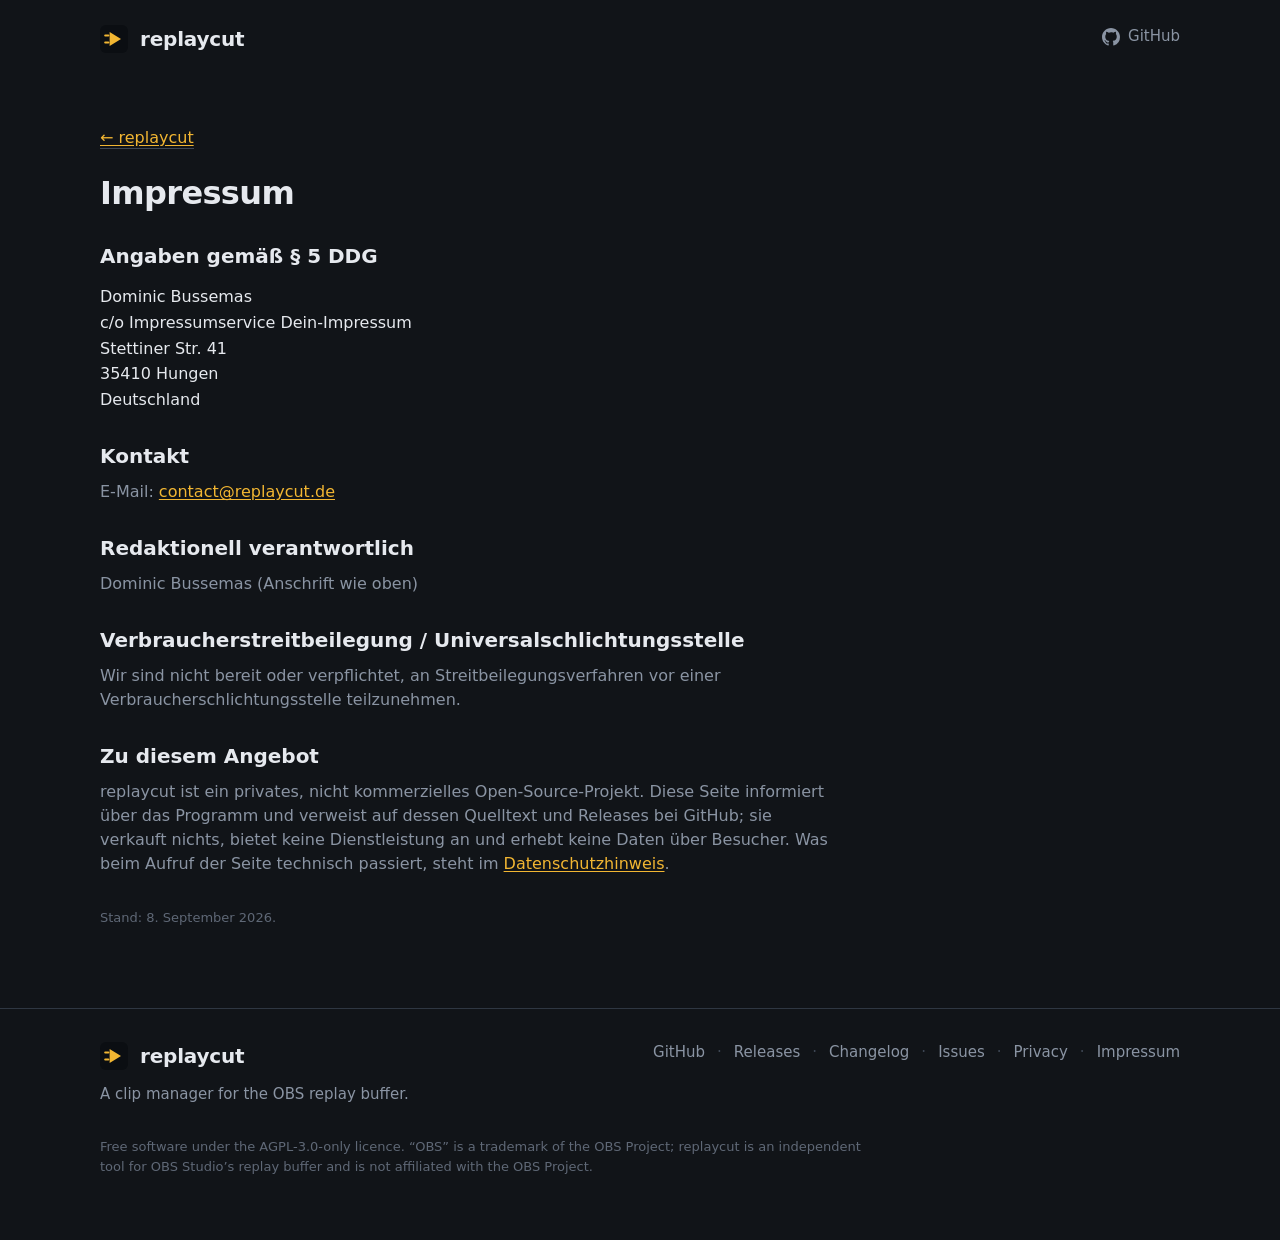
==== impressum/index.html @ 40f2ffed "The replaycut.de site: landing page, privacy, Impressum One static page in the app's design tokens, " ====
<!DOCTYPE html>
<html lang="de">
<head>
<meta charset="utf-8">
<meta name="viewport" content="width=device-width, initial-scale=1">
<title>Impressum - replaycut</title>
<meta name="description" content="Impressum und Anbieterkennzeichnung fuer replaycut.de nach Paragraf 5 DDG.">
<link rel="canonical" href="https://replaycut.de/impressum/">
<meta name="robots" content="noindex, follow">
<meta name="color-scheme" content="dark">
<meta name="theme-color" content="#111418">
<link rel="icon" href="/assets/icon.svg" type="image/svg+xml">
<link rel="stylesheet" href="/styles.css">
</head>
<body>

<header class="site-header">
  <div class="wrap">
    <a class="brand" href="/">
      <img src="/assets/icon.svg" alt="" width="28" height="28">
      replaycut
    </a>
    <nav>
      <a class="nav-link" href="https://github.com/KallistoX/replaycut">
        <svg class="gh" viewBox="0 0 16 16" width="18" height="18" aria-hidden="true" focusable="false"><path fill="currentColor" d="M8 0C3.58 0 0 3.58 0 8c0 3.54 2.29 6.53 5.47 7.59.4.07.55-.17.55-.38 0-.19-.01-.82-.01-1.49-2.01.37-2.53-.49-2.69-.94-.09-.23-.48-.94-.82-1.13-.28-.15-.68-.52-.01-.53.63-.01 1.08.58 1.23.82.72 1.21 1.87.87 2.33.66.07-.52.28-.87.51-1.07-1.78-.2-3.64-.89-3.64-3.95 0-.87.31-1.59.82-2.15-.08-.2-.36-1.02.08-2.12 0 0 .67-.21 2.2.82a7.65 7.65 0 0 1 2-.27c.68 0 1.36.09 2 .27 1.53-1.04 2.2-.82 2.2-.82.44 1.1.16 1.92.08 2.12.51.56.82 1.27.82 2.15 0 3.07-1.87 3.75-3.65 3.95.29.25.54.73.54 1.48 0 1.07-.01 1.93-.01 2.2 0 .21.15.46.55.38A8.01 8.01 0 0 0 16 8c0-4.42-3.58-8-8-8Z"/></svg>
        GitHub
      </a>
    </nav>
  </div>
</header>

<main class="page">
  <div class="wrap">
    <article class="prose">
      <p class="lead-back"><a class="text-link" href="/">&larr; replaycut</a></p>

      <h1>Impressum</h1>

      <h2>Angaben gem&auml;&szlig; &sect; 5 DDG</h2>
      <address class="address">
        Dominic Bussemas<br>
        c/o Impressumservice Dein-Impressum<br>
        Stettiner Str. 41<br>
        35410 Hungen<br>
        Deutschland
      </address>

      <h2>Kontakt</h2>
      <p>E-Mail: <a href="mailto:contact@replaycut.de">contact@replaycut.de</a></p>

      <h2>Redaktionell verantwortlich</h2>
      <p>Dominic Bussemas (Anschrift wie oben)</p>

      <h2>Verbraucherstreitbeilegung / Universalschlichtungsstelle</h2>
      <p>Wir sind nicht bereit oder verpflichtet, an Streitbeilegungsverfahren vor einer Verbraucherschlichtungsstelle teilzunehmen.</p>

      <h2>Zu diesem Angebot</h2>
      <p>replaycut ist ein privates, nicht kommerzielles Open-Source-Projekt. Diese Seite informiert &uuml;ber das Programm und verweist auf dessen Quelltext und Releases bei GitHub; sie verkauft nichts, bietet keine Dienstleistung an und erhebt keine Daten &uuml;ber Besucher. Was beim Aufruf der Seite technisch passiert, steht im <a href="/privacy/">Datenschutzhinweis</a>.</p>

      <p class="updated">Stand: 8. September 2026.</p>
    </article>
  </div>
</main>

<footer class="site-footer">
  <div class="wrap">
    <div class="footer-top">
      <div>
        <a class="brand" href="/">
          <img src="/assets/icon.svg" alt="" width="28" height="28">
          replaycut
        </a>
        <p class="footer-tag">A clip manager for the OBS replay buffer.</p>
      </div>
      <nav class="footer-nav">
        <a href="https://github.com/KallistoX/replaycut">GitHub</a><span class="sep">&middot;</span>
        <a href="https://github.com/KallistoX/replaycut/releases">Releases</a><span class="sep">&middot;</span>
        <a href="https://github.com/KallistoX/replaycut/blob/main/CHANGELOG.md">Changelog</a><span class="sep">&middot;</span>
        <a href="https://github.com/KallistoX/replaycut/issues">Issues</a><span class="sep">&middot;</span>
        <a href="/privacy/">Privacy</a><span class="sep">&middot;</span>
        <a href="/impressum/">Impressum</a>
      </nav>
    </div>
    <p class="legal">Free software under the AGPL-3.0-only licence. &ldquo;OBS&rdquo; is a trademark of the OBS Project; replaycut is an independent tool for OBS Studio&rsquo;s replay buffer and is not affiliated with the OBS Project.</p>
  </div>
</footer>

</body>
</html>
---- styles.css ----
:root {
  --bg: #111418;
  --surface: #1a1f26;
  --surface-deep: #0b0e12;
  --line: #2f3742;
  --line-strong: #3d4653;
  --fg: #e6e9ee;
  --fg-muted: #8a94a3;
  --fg-faint: #5f6876;
  --accent: #f2b632;
  --accent-hover: #f7c65a;
  --on-accent: #111418;
  --accent-soft: rgba(242, 182, 50, 0.22);
  --success: #4cc38a;
  --focus: #7cc4ff;

  --font: system-ui, -apple-system, "Segoe UI", Roboto, sans-serif;
  --mono: ui-monospace, Consolas, "Cascadia Mono", "SF Mono", monospace;

  --r-sm: 4px;
  --r-md: 6px;
  --r-lg: 10px;
  --r-pill: 999px;

  --s-1: 4px;
  --s-2: 8px;
  --s-3: 12px;
  --s-4: 16px;
  --s-6: 24px;
  --s-8: 32px;
  --s-12: 48px;
  --s-16: 64px;
  --s-24: 96px;
}

*, *::before, *::after { box-sizing: border-box; }

html { -webkit-text-size-adjust: 100%; }

body {
  margin: 0;
  background: var(--bg);
  color: var(--fg);
  font-family: var(--font);
  font-size: 16px;
  line-height: 1.5;
  overflow-x: hidden;
}

h1, h2, h3 { font-weight: 600; margin: 0; line-height: 1.2; text-wrap: balance; }
p { margin: 0; text-wrap: pretty; }
img, svg { display: block; max-width: 100%; }

a { color: var(--fg); text-decoration: none; }
a:hover { color: var(--accent); }

:focus-visible {
  outline: 2px solid var(--focus);
  outline-offset: 2px;
  border-radius: var(--r-sm);
}

.wrap {
  width: 100%;
  max-width: 1120px;
  margin: 0 auto;
  padding: 0 20px;
}

/* ---------- header ---------- */

.site-header {
  padding: var(--s-6) 0;
}
.site-header .wrap {
  display: flex;
  align-items: center;
  justify-content: space-between;
  gap: var(--s-4);
}
.brand {
  display: flex;
  align-items: center;
  gap: var(--s-3);
  font-size: 20px;
  font-weight: 600;
  letter-spacing: -0.01em;
}
.brand:hover { color: var(--fg); }
.brand img { width: 28px; height: 28px; }
.nav-link {
  color: var(--fg-muted);
  font-size: 15px;
}
.nav-link:hover { color: var(--accent); }

/* ---------- sections ---------- */

section { padding-top: var(--s-16); }
@media (min-width: 900px) {
  section { padding-top: var(--s-24); }
}
section > .wrap > h2 {
  font-size: 24px;
  margin-bottom: var(--s-8);
}
@media (min-width: 900px) {
  section > .wrap > h2 { font-size: 32px; margin-bottom: var(--s-12); }
}

/* ---------- image frame ---------- */

.frame {
  border: 1px solid var(--line);
  border-radius: var(--r-lg);
  background: var(--surface-deep);
  padding: var(--s-1);
  overflow: hidden;
}
.frame img { border-radius: 7px; width: 100%; height: auto; }
figure { margin: 0; }
figcaption {
  margin-top: var(--s-3);
  font-size: 13px;
  color: var(--fg-muted);
}

/* ---------- hero ---------- */

.hero { padding-top: var(--s-8); }
.hero + section { padding-top: var(--s-16); }
@media (min-width: 900px) {
  .hero + section { padding-top: var(--s-24); }
}
.hero .wrap {
  display: grid;
  gap: var(--s-8);
  align-items: start;
}
@media (min-width: 900px) {
  .hero { padding-top: var(--s-12); }
  .hero .wrap {
    grid-template-columns: 5fr 7fr;
    gap: var(--s-12);
    align-items: center;
  }
}
.hero h1 {
  font-size: 32px;
  letter-spacing: -0.02em;
}
@media (min-width: 900px) {
  .hero h1 { font-size: 46px; }
}
.hero .lead {
  margin-top: var(--s-6);
  color: var(--fg-muted);
  max-width: 46ch;
}
.hero-media { min-width: 0; }

/* ---------- download button ---------- */

.cta { margin-top: var(--s-8); }

.dl {
  display: inline-flex;
  flex-direction: column;
  justify-content: center;
  gap: 2px;
  min-height: 48px;
  padding: var(--s-1) var(--s-6);
  line-height: 1.25;
  border-radius: var(--r-md);
  background: var(--accent);
  color: var(--on-accent);
  font-weight: 700;
  font-size: 16px;
  text-align: center;
}
.dl:hover { background: var(--accent-hover); color: var(--on-accent); }
.dl:focus-visible { outline: 2px solid var(--focus); outline-offset: 2px; }
.dl-meta {
  font-size: 13px;
  line-height: 1.3;
  font-weight: 500;
  opacity: 0.8;
}
.dl[data-state="loaded"] .dl-unknown { display: none; }
.dl-known { display: none; }
.dl[data-state="loaded"] .dl-known { display: inline; }

.cta-meta {
  margin-top: var(--s-4);
  display: flex;
  flex-wrap: wrap;
  align-items: baseline;
  gap: var(--s-3) var(--s-6);
  font-size: 14px;
  color: var(--fg-muted);
}
.text-link {
  color: var(--fg-muted);
  border-bottom: 1px solid var(--line-strong);
  padding-bottom: 1px;
}
.text-link:hover { color: var(--accent); border-bottom-color: var(--accent); }

/* ---------- how it works ---------- */

.steps {
  display: grid;
  gap: var(--s-8);
}
@media (min-width: 900px) {
  .steps { grid-template-columns: repeat(4, minmax(0, 1fr)); gap: var(--s-8); }
}
.step h3 {
  font-size: 18px;
  margin-bottom: var(--s-2);
}
.step p { color: var(--fg-muted); font-size: 15px; }
.step-num {
  font-family: var(--mono);
  font-size: 32px;
  font-weight: 400;
  color: var(--accent);
  line-height: 1;
  display: block;
  margin-bottom: var(--s-4);
}
@media (max-width: 899px) {
  .step { display: grid; grid-template-columns: auto minmax(0, 1fr); column-gap: var(--s-4); }
  .step-num { grid-row: 1; font-size: 24px; margin: 0; padding-top: 1px; }
  .step h3 { grid-row: 1; }
  .step p { grid-column: 2; }
}

/* ---------- features ---------- */

.features {
  display: grid;
  gap: var(--s-6);
}
@media (min-width: 900px) {
  .features { grid-template-columns: repeat(3, minmax(0, 1fr)); }
  .card--wide { grid-column: span 2; grid-row: span 2; }
}
.card {
  background: var(--surface);
  border: 1px solid var(--line);
  border-radius: var(--r-lg);
  padding: var(--s-6);
}
.card:hover { border-color: var(--line-strong); }
.card h3 { font-size: 18px; margin-bottom: var(--s-2); }
.card p { color: var(--fg-muted); font-size: 15px; }
.card--wide {
  display: grid;
  gap: var(--s-6);
  align-content: start;
}
@media (min-width: 900px) {
  .card--wide {
    grid-template-columns: minmax(0, 1fr) minmax(0, 1fr);
    align-items: center;
    align-content: stretch;
  }
}
.card--wide .frame { align-self: center; }
@media (min-width: 900px) {
  .card--wide .frame { max-width: 190px; justify-self: end; }
}
@media (max-width: 899px) {
  .card--wide .frame { max-width: 260px; justify-self: center; }
}

/* ---------- privacy panel ---------- */

.panel {
  background: var(--surface);
  border: 1px solid var(--line);
  border-radius: var(--r-lg);
  padding: var(--s-6);
  display: grid;
  gap: var(--s-6);
}
@media (min-width: 900px) {
  .panel { padding: var(--s-8); }
}
.panel p { max-width: 88ch; }
.panel p + p { color: var(--fg-muted); }
.panel .text-link { justify-self: start; }

/* ---------- open source ---------- */

.oss {
  display: grid;
  gap: var(--s-8);
}
@media (min-width: 900px) {
  .oss { grid-template-columns: 6fr 5fr; gap: var(--s-12); }
}
.oss-prose { display: grid; gap: var(--s-6); color: var(--fg-muted); }
.oss-links {
  display: grid;
  gap: 0;
  border-top: 1px solid var(--line);
}
.oss-links a {
  display: block;
  padding: var(--s-4) 0;
  border-bottom: 1px solid var(--line);
}
.oss-links a span {
  display: block;
  font-size: 14px;
  color: var(--fg-muted);
  margin-top: 2px;
}
.oss-links a:hover span { color: var(--fg-muted); }

/* ---------- faq ---------- */

.faq { border-top: 1px solid var(--line); }
.faq details { border-bottom: 1px solid var(--line); }
.faq summary {
  display: flex;
  align-items: center;
  justify-content: space-between;
  gap: var(--s-4);
  min-height: 44px;
  padding: var(--s-4) 0;
  font-size: 17px;
  font-weight: 600;
  cursor: pointer;
  list-style: none;
}
.faq summary::-webkit-details-marker { display: none; }
.faq summary:hover { color: var(--accent); }
.chev {
  flex: none;
  width: 8px;
  height: 8px;
  margin-right: var(--s-2);
  border-right: 2px solid var(--fg-muted);
  border-bottom: 2px solid var(--fg-muted);
  transform: rotate(45deg) translate(-2px, -2px);
  transition: transform 120ms ease;
}
.faq details[open] .chev { transform: rotate(225deg) translate(-2px, -2px); }
.faq .answer {
  color: var(--fg-muted);
  font-size: 15px;
  max-width: 78ch;
  padding-bottom: var(--s-6);
}

/* ---------- footer ---------- */

.site-footer {
  border-top: 1px solid var(--line);
  margin-top: var(--s-12);
  padding: var(--s-8) 0 var(--s-16);
}
.footer-top {
  display: grid;
  gap: var(--s-6);
  padding-bottom: var(--s-8);
}
@media (min-width: 900px) {
  .footer-top {
    grid-template-columns: minmax(0, 1fr) auto;
    align-items: start;
    gap: var(--s-12);
  }
}
.footer-tag {
  margin-top: var(--s-3);
  color: var(--fg-muted);
  font-size: 15px;
}
.footer-nav {
  display: flex;
  flex-wrap: wrap;
  align-items: center;
  gap: var(--s-2) var(--s-3);
  font-size: 15px;
  color: var(--fg-muted);
}
.footer-nav a { color: var(--fg-muted); }
.footer-nav a:hover { color: var(--accent); }
.footer-nav .sep { color: var(--line-strong); }
.legal {
  color: var(--fg-faint);
  font-size: 13px;
  max-width: 92ch;
}

/* ---------- site additions (Phase 3) ---------- */

.nav-link {
  display: inline-flex;
  align-items: center;
  gap: var(--s-2);
}
.gh { flex: none; }

picture { display: block; }

/* ---------- text pages (privacy, impressum, 404) ---------- */

.page { padding-top: var(--s-8); padding-bottom: var(--s-8); }
@media (min-width: 900px) {
  .page { padding-top: var(--s-12); }
}
.prose { max-width: 72ch; }
.prose h1 { font-size: 32px; letter-spacing: -0.02em; }
.prose h2 {
  font-size: 20px;
  margin-top: var(--s-8);
  margin-bottom: var(--s-3);
}
.prose p, .prose li { color: var(--fg-muted); }
.prose p + p { margin-top: var(--s-4); }
.prose h1 + p { margin-top: var(--s-6); }
.prose ul { margin: var(--s-4) 0 0; padding-left: 20px; }
.prose li + li { margin-top: var(--s-2); }
.prose a { color: var(--accent); text-decoration: underline; text-underline-offset: 2px; }
.prose a:hover { color: var(--accent-hover); }
.prose .address {
  margin-top: var(--s-4);
  color: var(--fg);
  font-style: normal;
  line-height: 1.6;
}
.prose .updated { margin-top: var(--s-8); color: var(--fg-faint); font-size: 13px; }
.prose .lead-back { margin-bottom: var(--s-6); }

.notfound { text-align: center; padding: var(--s-24) 0; }
.notfound h1 { font-size: 32px; }
.notfound p { margin-top: var(--s-4); color: var(--fg-muted); }
.notfound .text-link { display: inline-block; margin-top: var(--s-6); }
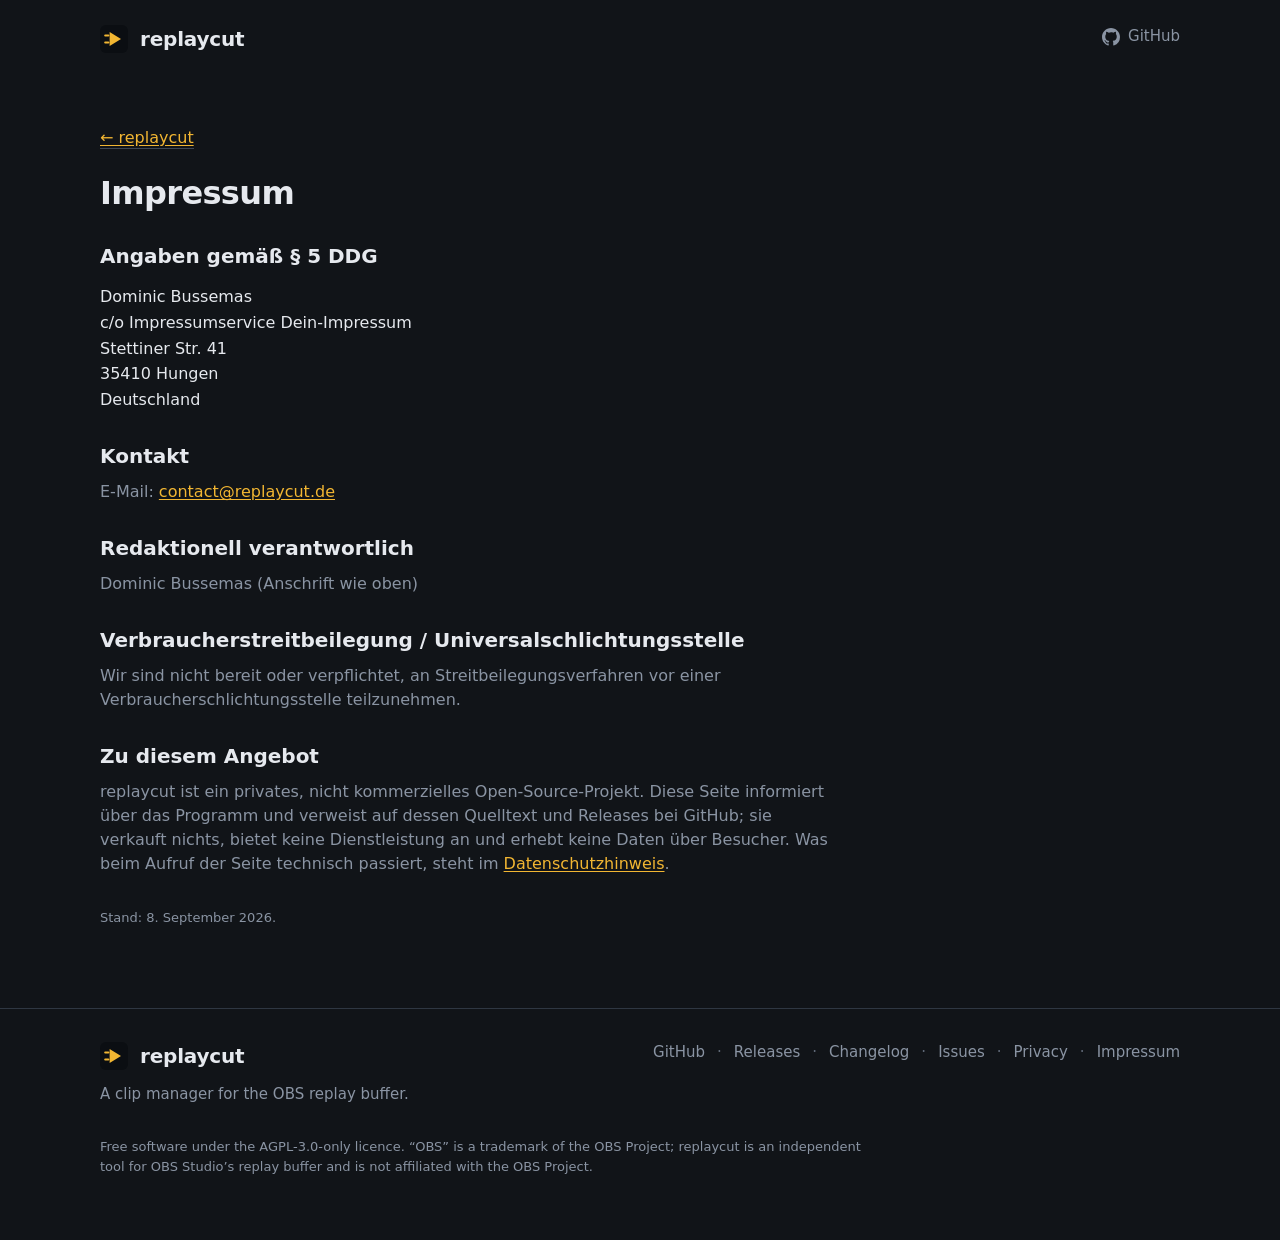
==== commit d9d90522: "Fix the two contrast failures and ship images at the size they are shown Lighthouse mobile scored 92" ====
--- a/impressum/index.html
+++ b/impressum/index.html
@@ -73,11 +73,11 @@
         <p class="footer-tag">A clip manager for the OBS replay buffer.</p>
       </div>
       <nav class="footer-nav">
-        <a href="https://github.com/KallistoX/replaycut">GitHub</a><span class="sep">&middot;</span>
-        <a href="https://github.com/KallistoX/replaycut/releases">Releases</a><span class="sep">&middot;</span>
-        <a href="https://github.com/KallistoX/replaycut/blob/main/CHANGELOG.md">Changelog</a><span class="sep">&middot;</span>
-        <a href="https://github.com/KallistoX/replaycut/issues">Issues</a><span class="sep">&middot;</span>
-        <a href="/privacy/">Privacy</a><span class="sep">&middot;</span>
+        <a href="https://github.com/KallistoX/replaycut">GitHub</a>
+        <a href="https://github.com/KallistoX/replaycut/releases">Releases</a>
+        <a href="https://github.com/KallistoX/replaycut/blob/main/CHANGELOG.md">Changelog</a>
+        <a href="https://github.com/KallistoX/replaycut/issues">Issues</a>
+        <a href="/privacy/">Privacy</a>
         <a href="/impressum/">Impressum</a>
       </nav>
     </div>
--- a/styles.css
+++ b/styles.css
@@ -390,9 +390,13 @@
 }
 .footer-nav a { color: var(--fg-muted); }
 .footer-nav a:hover { color: var(--accent); }
-.footer-nav .sep { color: var(--line-strong); }
+.footer-nav a:not(:first-child)::before {
+  content: "\00b7";
+  color: var(--fg-faint);
+  margin-right: var(--s-3);
+}
 .legal {
-  color: var(--fg-faint);
+  color: var(--fg-muted);
   font-size: 13px;
   max-width: 92ch;
 }
@@ -434,7 +438,7 @@
   font-style: normal;
   line-height: 1.6;
 }
-.prose .updated { margin-top: var(--s-8); color: var(--fg-faint); font-size: 13px; }
+.prose .updated { margin-top: var(--s-8); color: var(--fg-muted); font-size: 13px; }
 .prose .lead-back { margin-bottom: var(--s-6); }
 
 .notfound { text-align: center; padding: var(--s-24) 0; }
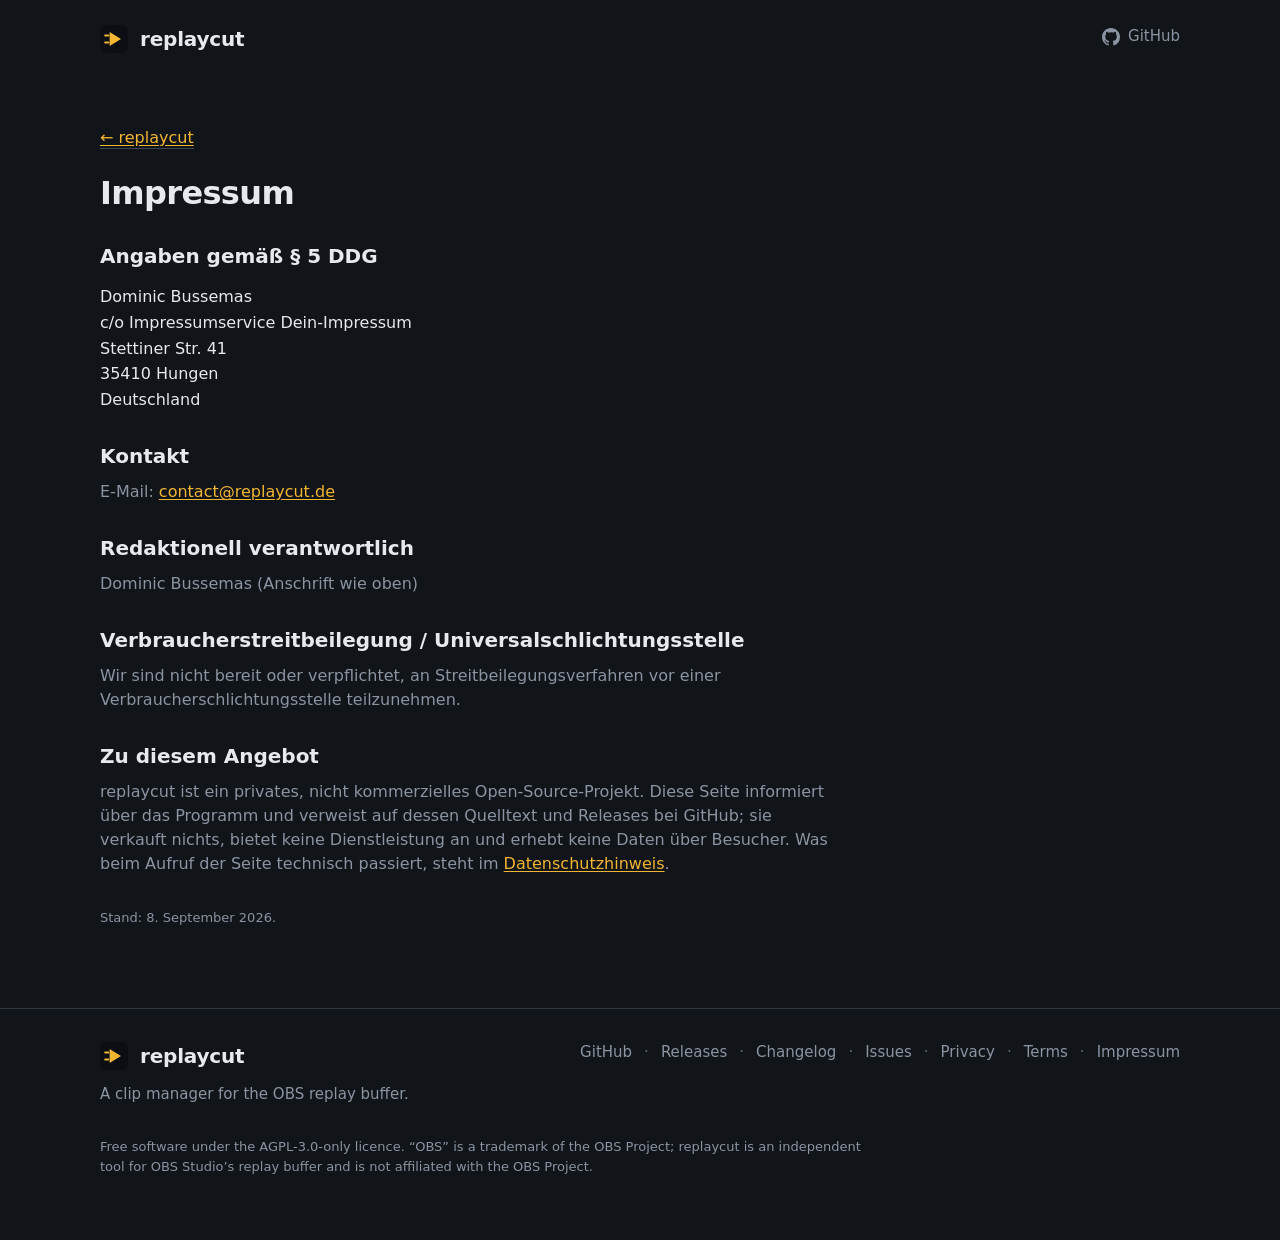
==== commit d4c4016a: "Add a terms page, and link it from every footer Google's OAuth consent screen asks an application fo" ====
--- a/impressum/index.html
+++ b/impressum/index.html
@@ -78,6 +78,7 @@
         <a href="https://github.com/KallistoX/replaycut/blob/main/CHANGELOG.md">Changelog</a>
         <a href="https://github.com/KallistoX/replaycut/issues">Issues</a>
         <a href="/privacy/">Privacy</a>
+        <a href="/terms/">Terms</a>
         <a href="/impressum/">Impressum</a>
       </nav>
     </div>
--- a/styles.css
+++ b/styles.css
@@ -445,3 +445,67 @@
 .notfound h1 { font-size: 32px; }
 .notfound p { margin-top: var(--s-4); color: var(--fg-muted); }
 .notfound .text-link { display: inline-block; margin-top: var(--s-6); }
+
+/* ---------- the download button knows the visitor's platform ---------- */
+
+.for-windows, .for-linux, .for-other { display: none; }
+:root[data-os="windows"] .for-windows,
+:root[data-os="linux"] .for-linux,
+:root[data-os="other"] .for-other,
+:root:not([data-os]) .for-other { display: inline; }
+
+.cta-links {
+  margin-top: var(--s-3);
+  display: flex;
+  flex-wrap: wrap;
+  align-items: baseline;
+  gap: var(--s-2) var(--s-6);
+  font-size: 14px;
+}
+
+code {
+  font-family: var(--mono);
+  font-size: 0.92em;
+  background: var(--surface-deep);
+  border: 1px solid var(--line);
+  border-radius: var(--r-sm);
+  padding: 1px 5px;
+  overflow-wrap: anywhere;
+}
+
+/* ---------- the themes, fading into each other ---------- */
+
+@media (min-width: 900px) {
+  .card--themes { grid-column: 1 / -1; }
+}
+.card--themes { display: grid; gap: var(--s-6); align-content: start; }
+@media (min-width: 900px) {
+  .card--themes {
+    grid-template-columns: minmax(0, 4fr) minmax(0, 8fr);
+    align-items: center;
+    align-content: stretch;
+  }
+}
+
+.theme-cycle { position: relative; }
+.theme-cycle img { width: 100%; height: auto; border-radius: 7px; }
+.theme-cycle img + img { position: absolute; inset: 0; opacity: 0; }
+
+/* Six pictures, six seconds each. Nothing moves when the visitor asked for
+   less motion: the first one simply stays. */
+@media (prefers-reduced-motion: no-preference) {
+  .theme-cycle img { animation: theme-cycle 36s linear infinite; }
+  .theme-cycle img:nth-child(2) { animation-delay: 6s; }
+  .theme-cycle img:nth-child(3) { animation-delay: 12s; }
+  .theme-cycle img:nth-child(4) { animation-delay: 18s; }
+  .theme-cycle img:nth-child(5) { animation-delay: 24s; }
+  .theme-cycle img:nth-child(6) { animation-delay: 30s; }
+}
+
+@keyframes theme-cycle {
+  0%   { opacity: 1; }
+  14%  { opacity: 1; }
+  18%  { opacity: 0; }
+  96%  { opacity: 0; }
+  100% { opacity: 1; }
+}
